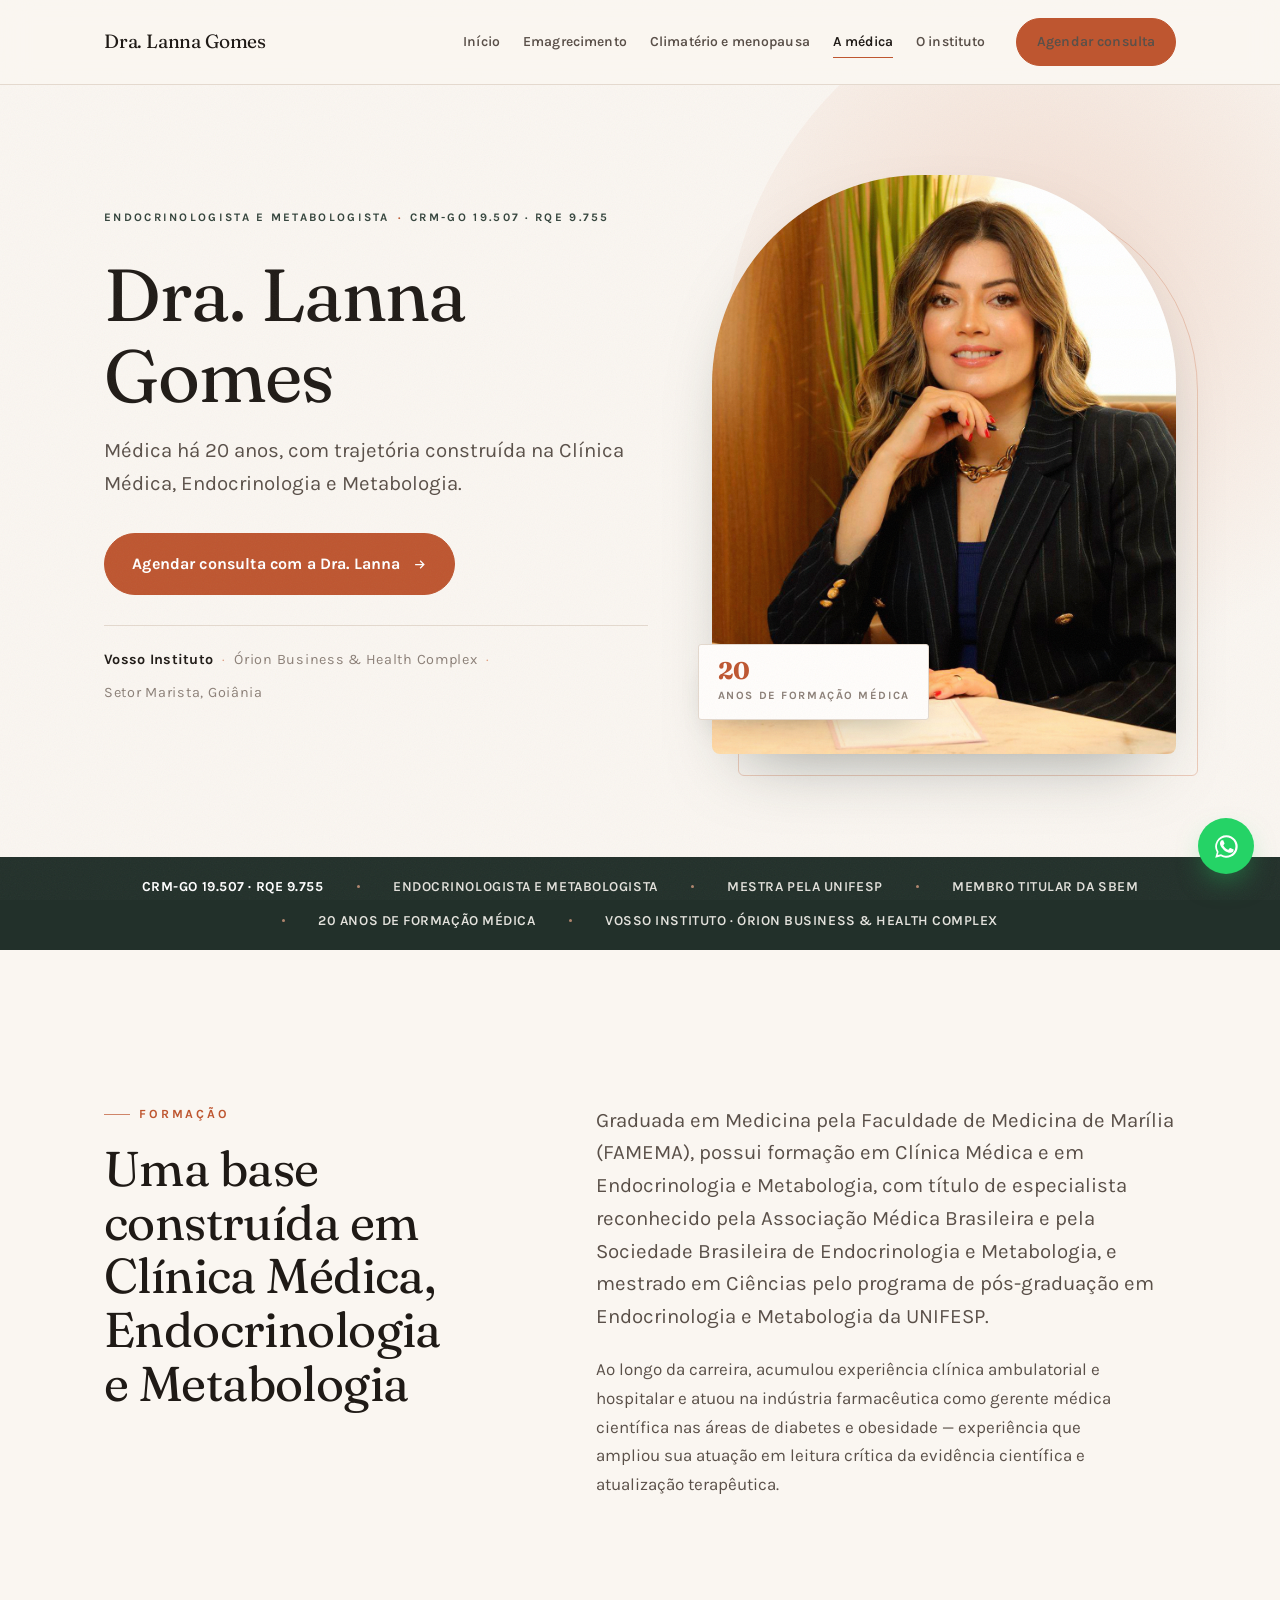
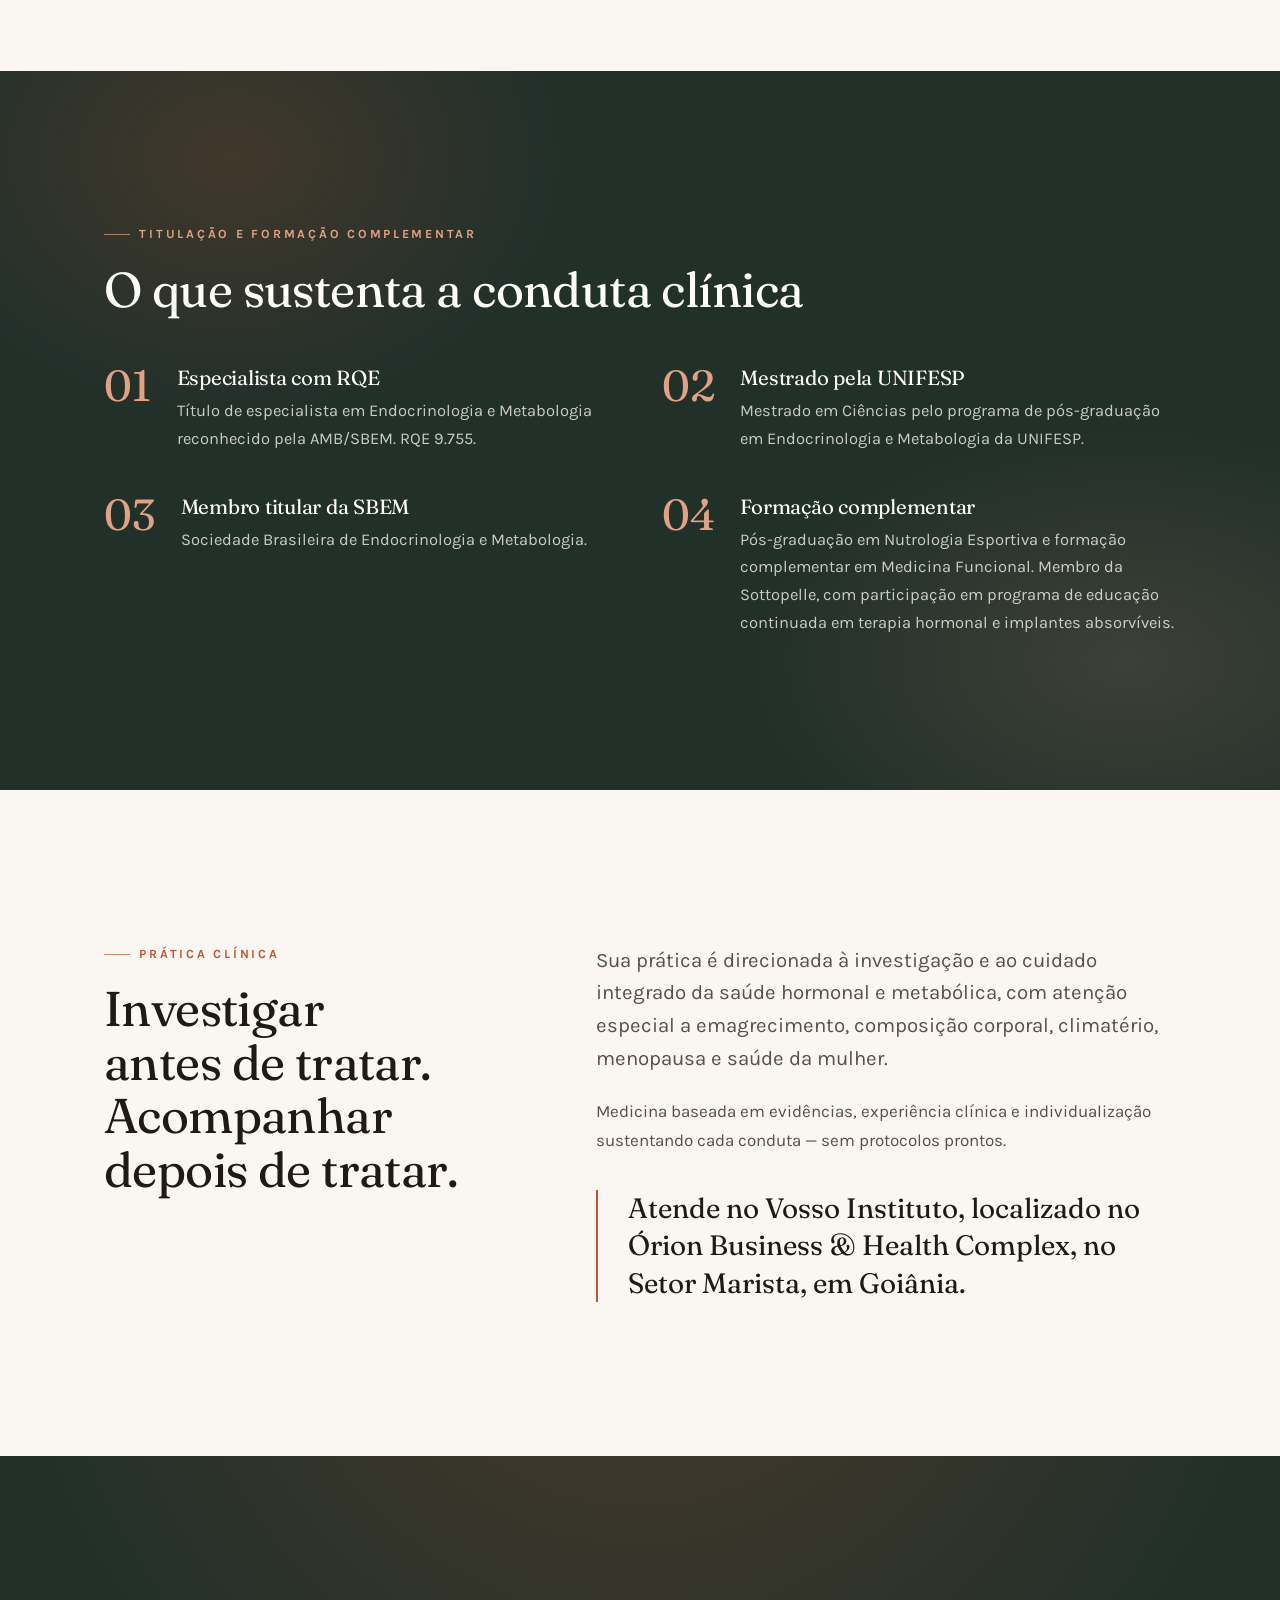
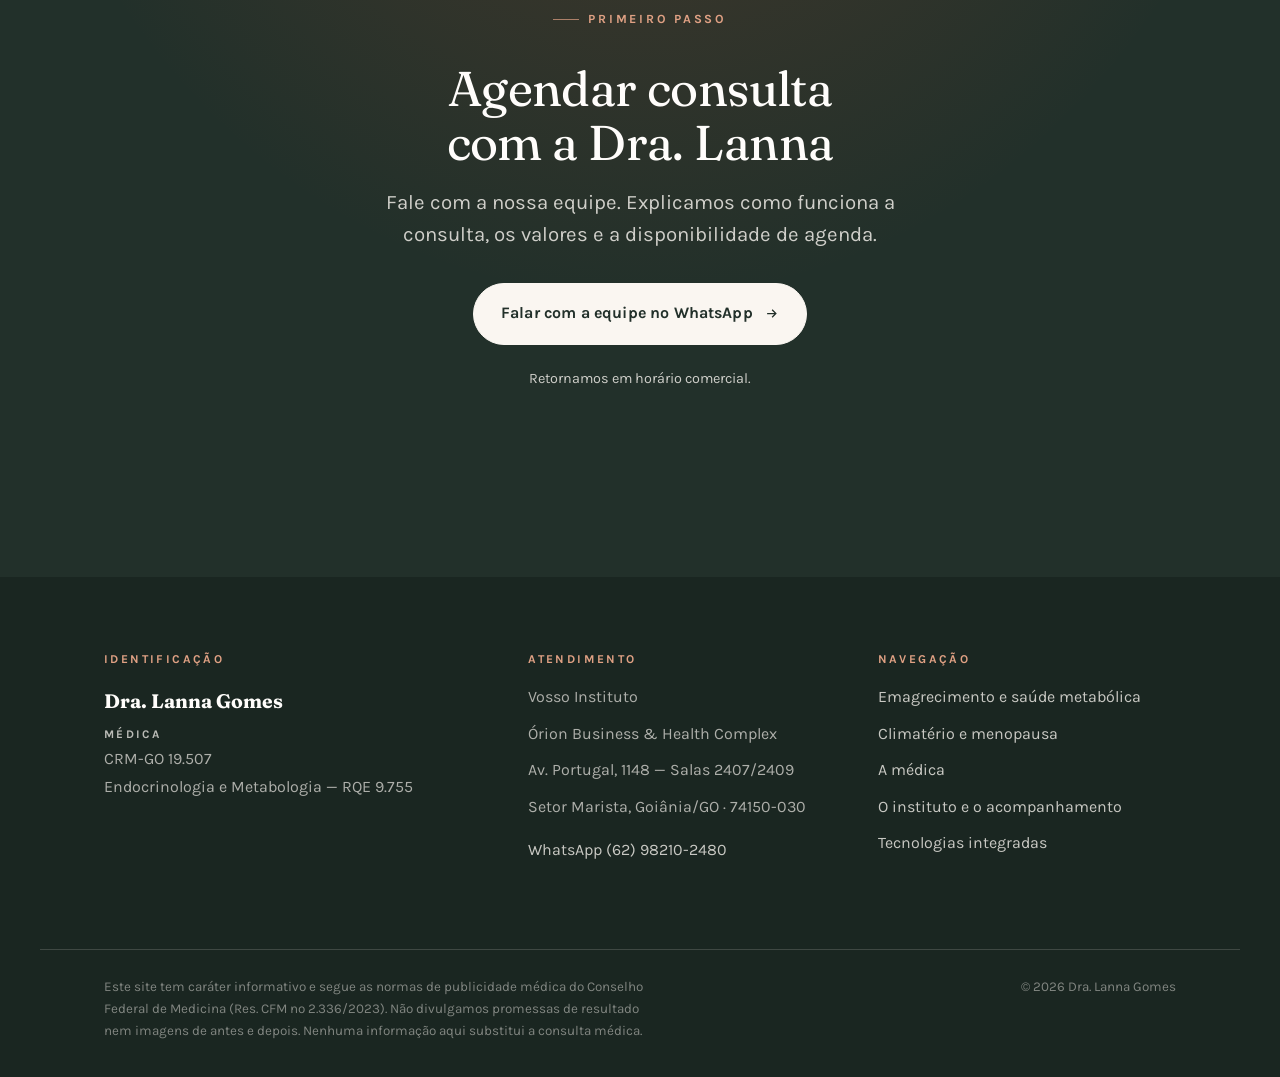
==== a-medica.html @ 76b2d82e "Site Dra. Lanna Gomes — versão 1 para aprovação Seis páginas estáticas a partir da copy V2 aprovada:" ====
<!doctype html>
<html lang="pt-BR">
<head>
<meta charset="utf-8">
<meta name="viewport" content="width=device-width, initial-scale=1">
<title>Dra. Lanna Gomes — Endocrinologista e Metabologista | CRM-GO 19.507</title>
<meta name="description" content="Médica há 20 anos, com trajetória em Clínica Médica, Endocrinologia e Metabologia. Mestra pela UNIFESP e membro titular da SBEM. Atende no Vosso Instituto, em Goiânia.">
<link rel="preconnect" href="https://fonts.googleapis.com">
<link rel="preconnect" href="https://fonts.gstatic.com" crossorigin>
<link href="https://fonts.googleapis.com/css2?family=Fraunces:ital,opsz,wght@0,9..144,300..700;1,9..144,300..600&family=Karla:wght@400;500;600;700&display=swap" rel="stylesheet">
<link rel="stylesheet" href="assets/site.css">
</head>
<body>

<header class="topbar">
  <div class="wrap topbar__in">
    <a class="brand" href="index.html">
      <span class="brand__name">Dra. Lanna Gomes</span>
      <span class="brand__tag">Endocrinologia e Metabologia</span>
    </a>
    <nav class="nav" aria-label="Principal">
      <div class="nav__links">
        <a href="index.html">Início</a>
        <a href="emagrecimento.html">Emagrecimento</a>
        <a href="climaterio-menopausa.html">Climatério e menopausa</a>
        <a href="a-medica.html" aria-current="page">A médica</a>
        <a href="instituto.html">O instituto</a>
      </div>
      <a class="btn btn--nav" href="https://wa.me/5562982102480?text=Ol%C3%A1%21%20Vim%20pelo%20site%20e%20gostaria%20de%20informa%C3%A7%C3%B5es%20sobre%20consulta%20com%20a%20Dra.%20Lanna." target="_blank" rel="noopener">Agendar consulta</a>
      <button class="navtoggle" aria-label="Abrir menu" aria-expanded="false">
        <svg width="24" height="24" viewBox="0 0 24 24" fill="none" stroke="currentColor" stroke-width="1.6"><path d="M3 6h18M3 12h18M3 18h18"/></svg>
      </button>
    </nav>
  </div>
</header>

<section class="hero">
  <div class="wrap hero__in">
    <div class="hero__text">
      <p class="hero__kicker">Endocrinologista e Metabologista <span>·</span> CRM-GO 19.507 · RQE 9.755</p>
      <h1 class="h-xl split">Dra. Lanna Gomes</h1>
      <p class="lede hero__sub reveal">Médica há 20 anos, com trajetória construída na Clínica Médica, Endocrinologia e Metabologia.</p>
      <div class="hero__actions reveal" data-d="1">
        <a class="btn" href="https://wa.me/5562982102480?text=Ol%C3%A1%21%20Vim%20pelo%20site%20e%20gostaria%20de%20informa%C3%A7%C3%B5es%20sobre%20consulta%20com%20a%20Dra.%20Lanna." target="_blank" rel="noopener">Agendar consulta com a Dra. Lanna <svg width="15" height="15" viewBox="0 0 24 24" fill="none" stroke="currentColor" stroke-width="2"><path d="M5 12h14M13 6l6 6-6 6"/></svg></a>
      </div>
      <p class="hero__place reveal" data-d="2"><strong>Vosso Instituto</strong> <span class="dot">·</span> Órion Business &amp; Health Complex <span class="dot">·</span> Setor Marista, Goiânia</p>
    </div>
    <div class="portrait reveal" data-d="1">
      <div class="portrait__frame">
        <img src="assets/img/lanna-portrait.jpg" alt="Dra. Lanna Gomes" width="1080" height="1350" style="object-position:50% 16%">
      </div>
      <div class="portrait__badge">
        <b class="counter" data-count="20">20</b>
        <span>anos de formação médica</span>
      </div>
    </div>
  </div>
</section>

<div class="credbar">
  <div class="wrap">
    <ul>
      <li><strong>CRM-GO 19.507 · RQE 9.755</strong></li>
      <li>Endocrinologista e Metabologista</li>
      <li>Mestra pela UNIFESP</li>
      <li>Membro titular da SBEM</li>
      <li>20 anos de formação médica</li>
      <li>Vosso Instituto · Órion Business &amp; Health Complex</li>
    </ul>
  </div>
</div>

<section class="section">
  <div class="wrap grid-2">
    <div class="reveal">
      <p class="eyebrow">Formação</p>
      <h2 class="h-lg split">Uma base construída em Clínica Médica, Endocrinologia e Metabologia</h2>
    </div>
    <div class="reveal stack-lg" data-d="1">
      <p class="lede">Graduada em Medicina pela Faculdade de Medicina de Marília (FAMEMA), possui formação em Clínica Médica e em Endocrinologia e Metabologia, com título de especialista reconhecido pela Associação Médica Brasileira e pela Sociedade Brasileira de Endocrinologia e Metabologia, e mestrado em Ciências pelo programa de pós-graduação em Endocrinologia e Metabologia da UNIFESP.</p>
      <p>Ao longo da carreira, acumulou experiência clínica ambulatorial e hospitalar e atuou na indústria farmacêutica como gerente médica científica nas áreas de diabetes e obesidade — experiência que ampliou sua atuação em leitura crítica da evidência científica e atualização terapêutica.</p>
    </div>
  </div>
</section>

<section class="section dark spot">
  <div class="wrap">
    <div class="reveal" style="max-width:46rem;margin-bottom:clamp(34px,4vw,56px)">
      <p class="eyebrow">Titulação e formação complementar</p>
      <h2 class="h-lg split">O que sustenta a conduta clínica</h2>
    </div>
    <div class="method">
      <div class="method__item reveal">
        <span class="method__n">01</span>
        <div>
          <h3 class="h-sm">Especialista com RQE</h3>
          <p>Título de especialista em Endocrinologia e Metabologia reconhecido pela AMB/SBEM. RQE 9.755.</p>
        </div>
      </div>
      <div class="method__item reveal" data-d="1">
        <span class="method__n">02</span>
        <div>
          <h3 class="h-sm">Mestrado pela UNIFESP</h3>
          <p>Mestrado em Ciências pelo programa de pós-graduação em Endocrinologia e Metabologia da UNIFESP.</p>
        </div>
      </div>
      <div class="method__item reveal" data-d="2">
        <span class="method__n">03</span>
        <div>
          <h3 class="h-sm">Membro titular da SBEM</h3>
          <p>Sociedade Brasileira de Endocrinologia e Metabologia.</p>
        </div>
      </div>
      <div class="method__item reveal" data-d="3">
        <span class="method__n">04</span>
        <div>
          <h3 class="h-sm">Formação complementar</h3>
          <p>Pós-graduação em Nutrologia Esportiva e formação complementar em Medicina Funcional. Membro da Sottopelle, com participação em programa de educação continuada em terapia hormonal e implantes absorvíveis.</p>
        </div>
      </div>
    </div>
  </div>
</section>

<section class="section">
  <div class="wrap grid-2">
    <div class="reveal">
      <p class="eyebrow">Prática clínica</p>
      <h2 class="h-lg split">Investigar antes de tratar. Acompanhar depois de tratar.</h2>
    </div>
    <div class="reveal stack-lg" data-d="1">
      <p class="lede">Sua prática é direcionada à investigação e ao cuidado integrado da saúde hormonal e metabólica, com atenção especial a emagrecimento, composição corporal, climatério, menopausa e saúde da mulher.</p>
      <p>Medicina baseada em evidências, experiência clínica e individualização sustentando cada conduta — sem protocolos prontos.</p>
      <p class="pullquote">Atende no Vosso Instituto, localizado no Órion Business &amp; Health Complex, no Setor Marista, em Goiânia.</p>
    </div>
  </div>
</section>

<section class="section cta">
  <div class="wrap cta__in reveal">
    <p class="eyebrow eyebrow--center">Primeiro passo</p>
    <h2 class="h-lg split">Agendar consulta com a Dra. Lanna</h2>
    <p class="lede">Fale com a nossa equipe. Explicamos como funciona a consulta, os valores e a disponibilidade de agenda.</p>
    <a class="btn btn--light" href="https://wa.me/5562982102480?text=Ol%C3%A1%21%20Vim%20pelo%20site%20e%20gostaria%20de%20informa%C3%A7%C3%B5es%20sobre%20consulta%20com%20a%20Dra.%20Lanna." target="_blank" rel="noopener">Falar com a equipe no WhatsApp <svg width="15" height="15" viewBox="0 0 24 24" fill="none" stroke="currentColor" stroke-width="2"><path d="M5 12h14M13 6l6 6-6 6"/></svg></a>
    <p class="cta__note">Retornamos em horário comercial.</p>
  </div>
</section>

<footer class="footer">
  <div class="wrap footer__grid">
    <div>
      <h4>Identificação</h4>
      <div class="crm">
        <b>Dra. Lanna Gomes</b>
        <span class="role">Médica</span>
        CRM-GO 19.507<br>
        Endocrinologia e Metabologia — RQE 9.755
      </div>
    </div>
    <div>
      <h4>Atendimento</h4>
      <ul>
        <li>Vosso Instituto</li>
        <li>Órion Business &amp; Health Complex</li>
        <li>Av. Portugal, 1148 — Salas 2407/2409</li>
        <li>Setor Marista, Goiânia/GO · 74150-030</li>
        <li style="margin-top:1rem"><a href="https://wa.me/5562982102480" target="_blank" rel="noopener">WhatsApp (62) 98210-2480</a></li>
      </ul>
    </div>
    <div>
      <h4>Navegação</h4>
      <ul>
        <li><a href="emagrecimento.html">Emagrecimento e saúde metabólica</a></li>
        <li><a href="climaterio-menopausa.html">Climatério e menopausa</a></li>
        <li><a href="a-medica.html">A médica</a></li>
        <li><a href="instituto.html">O instituto e o acompanhamento</a></li>
        <li><a href="tecnologias.html">Tecnologias integradas</a></li>
      </ul>
    </div>
  </div>
  <div class="wrap footer__legal">
    <p>
      Este site tem caráter informativo e segue as normas de publicidade médica do Conselho Federal de Medicina
      (Res. CFM nº 2.336/2023). Não divulgamos promessas de resultado nem imagens de antes e depois.
      Nenhuma informação aqui substitui a consulta médica.
    </p>
    <p>© 2026 Dra. Lanna Gomes</p>
  </div>
</footer>

<a class="wa" href="https://wa.me/5562982102480?text=Ol%C3%A1%21%20Vim%20pelo%20site%20e%20gostaria%20de%20informa%C3%A7%C3%B5es%20sobre%20consulta%20com%20a%20Dra.%20Lanna." target="_blank" rel="noopener" aria-label="Falar no WhatsApp">
  <svg width="27" height="27" viewBox="0 0 24 24" fill="currentColor"><path d="M17.5 14.4c-.3-.2-1.8-.9-2-1-.3-.1-.5-.2-.7.1-.2.3-.7 1-.9 1.2-.2.2-.3.2-.6.1-.3-.2-1.3-.5-2.4-1.5-.9-.8-1.5-1.8-1.6-2.1-.2-.3 0-.5.1-.6l.5-.5c.1-.2.2-.3.3-.5.1-.2 0-.4 0-.5 0-.2-.7-1.6-.9-2.2-.2-.6-.5-.5-.7-.5h-.6c-.2 0-.5.1-.8.4-.3.3-1 1-1 2.5s1.1 2.9 1.2 3.1c.2.2 2.1 3.2 5.1 4.5.7.3 1.3.5 1.7.6.7.2 1.4.2 1.9.1.6-.1 1.8-.7 2-1.5.3-.7.3-1.4.2-1.5-.1-.2-.3-.2-.6-.4M12 2a10 10 0 0 0-8.6 15.1L2 22l5-1.3A10 10 0 1 0 12 2m0 18.2c-1.6 0-3.2-.4-4.5-1.2l-.3-.2-3 .8.8-2.9-.2-.3A8.2 8.2 0 1 1 12 20.2"/></svg>
</a>

<script src="assets/site.js"></script>
</body>
</html>
---- assets/site.css ----
/* ==========================================================================
   Dra. Lanna Gomes — sistema visual
   Direção: editorial médico. Marfim de papel, verde profundo como estrutura,
   terracota da marca como acento. Serifa com caráter + grotesca humanista.
   ========================================================================== */

/* ------------------------------------------------------------ tokens */
:root{
  /* superfícies */
  --ivory:      #FAF6F1;
  --ivory-2:    #F3ECE4;
  --paper:      #FFFDFB;
  --blush:      #F6E7DC;

  /* estrutura */
  --forest:     #22302A;
  --forest-2:   #1A2621;
  --forest-3:   #34443C;

  /* marca */
  --terra:      #BE5630;
  --terra-d:    #9C4322;
  --terra-l:    #E0A184;

  /* texto */
  --ink:        #1F1A16;
  --body:       #5A5049;
  --muted:      #8C8078;
  --line:       #E4D9CE;
  --line-dark:  rgba(250,246,241,.16);

  /* métrica */
  --wrap:       1200px;
  --wrap-text:  720px;
  --gut:        clamp(20px, 5vw, 64px);
  --sec:        clamp(84px, 12vw, 168px);
  --radius:     2px;

  /* tipos */
  --display: "Fraunces", "Iowan Old Style", Georgia, serif;
  --sans:    "Karla", "Segoe UI", Helvetica, Arial, sans-serif;

  --ease: cubic-bezier(.22,.61,.36,1);
}

/* ------------------------------------------------------------- reset */
*,*::before,*::after{ box-sizing:border-box; }
html{ -webkit-text-size-adjust:100%; scroll-behavior:smooth; }
body{
  margin:0;
  background:var(--ivory);
  color:var(--body);
  font-family:var(--sans);
  font-size:clamp(17px,1.08vw,18.5px);
  line-height:1.68;
  font-weight:400;
  -webkit-font-smoothing:antialiased;
  text-rendering:optimizeLegibility;
  overflow-x:clip;
}
img{ max-width:100%; display:block; }
a{ color:inherit; }
h1,h2,h3,h4{
  margin:0; font-family:var(--display); color:var(--ink); font-weight:400;
  line-height:1.1; letter-spacing:-.012em;
  /* nenhuma palavra sozinha na última linha de um título */
  text-wrap:balance;
}
p,li,figcaption{ text-wrap:pretty; }
p{ margin:0 0 1.1em; }
ul{ margin:0; padding:0; list-style:none; }
::selection{ background:var(--terra); color:#fff; }

/* grão de papel sobre tudo */
body::after{
  content:""; position:fixed; inset:0; pointer-events:none; z-index:9;
  opacity:.14;
  background-image:url("data:image/svg+xml,%3Csvg xmlns='http://www.w3.org/2000/svg' width='180' height='180'%3E%3Cfilter id='n'%3E%3CfeTurbulence type='fractalNoise' baseFrequency='.85' numOctaves='3'/%3E%3C/filter%3E%3Crect width='180' height='180' filter='url(%23n)' opacity='.35'/%3E%3C/svg%3E");
}

/* --------------------------------------------------------- utilidades */
.wrap{ width:100%; max-width:var(--wrap); margin-inline:auto; padding-inline:var(--gut); }
.narrow{ max-width:var(--wrap-text); }
.section{ padding-block:var(--sec); }
.section--tight{ padding-block:clamp(52px,7vw,92px); }

.eyebrow{
  font-family:var(--sans); font-size:.78rem; font-weight:700;
  letter-spacing:.22em; text-transform:uppercase; color:var(--terra);
  display:flex; align-items:center; gap:.75em; margin-bottom:1.4em;
}
.eyebrow::before{ content:""; width:26px; height:1px; background:var(--terra); opacity:.7; flex:none; }
.eyebrow--center{ justify-content:center; }

.h-xl{ font-size:clamp(2.6rem,6.4vw,4.6rem); font-variation-settings:"SOFT" 18,"WONK" 1,"opsz" 40; }
.h-lg{ font-size:clamp(2rem,4.2vw,3.05rem); font-variation-settings:"SOFT" 14,"opsz" 32; }
/* títulos longos (landing pages): corpo menor evita palavra sozinha na linha */
.h-xl--long{ font-size:clamp(2.05rem,4.3vw,3.35rem); line-height:1.14; }
.h-md{ font-size:clamp(1.45rem,2.5vw,1.95rem); font-variation-settings:"SOFT" 10,"opsz" 24; }
.h-sm{ font-size:clamp(1.12rem,1.6vw,1.3rem); font-variation-settings:"opsz" 18; }

.lede{ font-size:clamp(1.13rem,1.6vw,1.34rem); line-height:1.6; color:var(--body); }
.muted{ color:var(--muted); }
.serif-quote{ font-family:var(--display); font-style:italic; font-variation-settings:"SOFT" 20,"opsz" 20; }

.rule{ height:1px; background:var(--line); border:0; margin:0; }

/* ------------------------------------------------------------- botões */
.btn{
  --bg:var(--terra); --fg:#fff;
  display:inline-flex; align-items:center; gap:.7em;
  background:var(--bg); color:var(--fg);
  font-family:var(--sans); font-size:1rem; font-weight:700; letter-spacing:.01em;
  padding:1.02em 1.7em; border:1px solid var(--bg); border-radius:100px;
  text-decoration:none; cursor:pointer; position:relative; overflow:hidden;
  transition:transform .35s var(--ease), background .35s var(--ease), border-color .35s var(--ease), color .35s var(--ease);
}
.btn svg{ flex:none; transition:transform .35s var(--ease); }
.btn:hover{ background:var(--terra-d); border-color:var(--terra-d); transform:translateY(-2px); }
.btn:hover svg{ transform:translateX(3px); }
.btn--ghost{ --bg:transparent; --fg:var(--ink); border-color:var(--line); }
.btn--ghost:hover{ background:var(--ink); border-color:var(--ink); color:var(--ivory); }
.btn--light{ --bg:var(--ivory); --fg:var(--forest); }
.btn--light:hover{ background:#fff; border-color:#fff; color:var(--forest); }

.link-arrow{
  display:inline-flex; align-items:center; gap:.5em;
  font-weight:700; font-size:.95rem; letter-spacing:.02em;
  color:var(--terra); text-decoration:none; padding-bottom:.25em;
  border-bottom:1px solid transparent; transition:border-color .3s var(--ease), gap .3s var(--ease);
}
.link-arrow:hover{ border-color:var(--terra); gap:.85em; }

/* --------------------------------------------------------------- topo */
.topbar{
  position:sticky; top:0; z-index:60;
  background:rgba(250,246,241,.88); backdrop-filter:blur(14px);
  border-bottom:1px solid var(--line);
  transition:box-shadow .4s var(--ease);
}
.topbar.is-stuck{ box-shadow:0 1px 24px rgba(34,48,42,.07); }
.topbar__in{ display:flex; align-items:center; justify-content:space-between; gap:1.5rem; height:clamp(66px,7vw,84px); }
.brand{ display:flex; align-items:baseline; gap:.6rem; text-decoration:none; line-height:1; }
.brand__name{ font-family:var(--display); font-size:clamp(1.06rem,1.5vw,1.24rem); color:var(--ink); font-variation-settings:"SOFT" 14,"opsz" 20; letter-spacing:-.01em; white-space:nowrap; }
.brand__tag{ font-size:.6rem; letter-spacing:.2em; text-transform:uppercase; color:var(--muted); font-weight:700; white-space:nowrap; }
@media (max-width:1300px){ .brand__tag{ display:none; } }
.nav{ display:flex; align-items:center; gap:clamp(1.1rem,2.4vw,2.1rem); }
.nav__links{ display:flex; align-items:center; gap:clamp(.9rem,1.8vw,1.7rem); }
.nav a{
  font-size:.87rem; font-weight:600; letter-spacing:.01em; color:var(--body);
  text-decoration:none; padding:.3em 0; position:relative; white-space:nowrap;
}
.nav a::after{
  content:""; position:absolute; left:0; right:100%; bottom:0; height:1px;
  background:var(--terra); transition:right .38s var(--ease);
}
.nav a:hover::after, .nav a[aria-current="page"]::after{ right:0; }
.nav a[aria-current="page"]{ color:var(--ink); }
.topbar .btn{ padding:.8em 1.4em; font-size:.88rem; }
.navtoggle{ display:none; background:none; border:0; padding:.4rem; cursor:pointer; color:var(--ink); }

@media (max-width:900px){
  .nav__links{
    position:fixed; inset:auto 0 0 0; top:var(--topbar-h,74px);
    background:var(--ivory); border-top:1px solid var(--line);
    flex-direction:column; align-items:flex-start; gap:0;
    padding:.5rem var(--gut) 2rem;
    transform:translateY(-8px); opacity:0; pointer-events:none;
    transition:opacity .3s var(--ease), transform .3s var(--ease);
    display:flex; height:auto;
  }
  .nav__links.is-open{ opacity:1; transform:none; pointer-events:auto; }
  .nav__links a{ width:100%; padding:1.05rem 0; border-bottom:1px solid var(--line); font-size:1rem; }
  .navtoggle{ display:block; }
  .topbar .btn--nav{ display:none; }
}

/* --------------------------------------------------------------- hero */
.hero{ position:relative; padding-block:clamp(48px,7vw,96px) clamp(56px,8vw,110px); overflow:hidden; }
.hero::before{
  content:""; position:absolute; z-index:0; top:-14%; right:-16%;
  width:min(760px,72vw); aspect-ratio:1; border-radius:50%;
  background:radial-gradient(circle at 40% 40%, rgba(224,161,132,.30), rgba(224,161,132,0) 62%);
  pointer-events:none;
}
.hero__in{ position:relative; z-index:1; display:grid; grid-template-columns:1.08fr .92fr; gap:clamp(32px,5vw,76px); align-items:center; }
.hero__kicker{
  font-size:.72rem; font-weight:700; letter-spacing:.2em; text-transform:uppercase;
  color:var(--forest-3); margin-bottom:1.7rem; display:flex; align-items:center; gap:.7em; flex-wrap:wrap;
}
.hero__kicker span{ color:var(--terra); }
.hero h1{ margin-bottom:1.1rem; }
.hero__sub{ max-width:37em; margin-bottom:2.1rem; }
.hero__actions{ display:flex; align-items:center; gap:1.3rem; flex-wrap:wrap; margin-bottom:1.9rem; }
.hero__place{
  display:flex; align-items:center; gap:.6em; flex-wrap:wrap;
  font-size:.9rem; letter-spacing:.05em; color:var(--muted);
  padding-top:1.35rem; border-top:1px solid var(--line);
}
.hero__place strong{ color:var(--ink); font-weight:700; letter-spacing:.02em; }
.hero__place .dot{ color:var(--terra-l); }

/* retrato em arco */
.portrait{ position:relative; }
.portrait__frame{
  position:relative; border-radius:210px 210px 8px 8px; overflow:hidden;
  aspect-ratio:4/5; background:var(--ivory-2);
  box-shadow:0 30px 70px -34px rgba(34,48,42,.5);
}
.portrait__frame img{ width:100%; height:100%; object-fit:cover; object-position:50% 22%; }
.portrait::after{
  content:""; position:absolute; inset:26px -22px -22px 26px;
  border:1px solid var(--terra-l); opacity:.5;
  border-radius:190px 190px 6px 6px; z-index:-1; pointer-events:none;
}
.portrait__badge{
  position:absolute; left:-14px; bottom:34px; z-index:2;
  background:var(--paper); border:1px solid var(--line);
  padding:.85rem 1.15rem; border-radius:3px;
  box-shadow:0 16px 34px -20px rgba(34,48,42,.4);
}
.portrait__badge b{ display:block; font-family:var(--display); font-size:1.5rem; color:var(--terra); line-height:1; font-variation-settings:"SOFT" 20; }
.portrait__badge span{ display:block; font-size:.7rem; letter-spacing:.14em; text-transform:uppercase; color:var(--muted); font-weight:700; margin-top:.35em; }

/* variante retangular, para retratos secundários */
.portrait--plain .portrait__frame{ border-radius:4px; }
.portrait--plain::after{ border-radius:4px; inset:26px -22px -22px 26px; }

@media (max-width:880px){
  .hero__in{ grid-template-columns:1fr; gap:40px; }
  .portrait{ max-width:420px; margin-inline:auto; width:100%; }
  .portrait__frame{ border-radius:170px 170px 8px 8px; }
}

/* --------------------------------------------------- faixa credencial */
.credbar{ background:var(--forest); color:rgba(250,246,241,.9); }
.credbar ul{
  display:flex; flex-wrap:wrap; align-items:center; justify-content:center;
  gap:.65rem clamp(1rem,2.6vw,2.2rem);
  padding-block:1.15rem;
  font-size:.86rem; letter-spacing:.04em; text-transform:uppercase; font-weight:600;
}
.credbar li{ display:flex; align-items:center; gap:clamp(1rem,2.6vw,2.2rem); }
.credbar li+li::before{ content:""; width:3px; height:3px; border-radius:50%; background:var(--terra-l); opacity:.75; }
.credbar strong{ color:#fff; font-weight:700; }

/* ------------------------------------------------------------- blocos */
.grid-2{ display:grid; grid-template-columns:.85fr 1.15fr; gap:clamp(28px,5vw,84px); align-items:start; }
.grid-2--even{
  display:grid; grid-template-columns:1fr 1fr;
  gap:clamp(28px,5vw,84px); align-items:center;
}
@media (max-width:860px){ .grid-2,.grid-2--even{ grid-template-columns:1fr; gap:28px; } }

.stack-lg > * + *{ margin-top:1.15em; }

.pullquote{
  font-family:var(--display); font-size:clamp(1.3rem,2.3vw,1.75rem); line-height:1.34;
  color:var(--ink); font-variation-settings:"SOFT" 18,"WONK" 1,"opsz" 28;
  border-left:2px solid var(--terra); padding-left:clamp(18px,2.4vw,30px); margin:2.2rem 0 0;
}

/* cards das três frentes */
.cards{ display:grid; grid-template-columns:repeat(3,1fr); gap:clamp(14px,1.7vw,22px); }
@media (max-width:900px){ .cards{ grid-template-columns:1fr; } }
.card{
  background:var(--paper); border:1px solid var(--line); border-radius:3px;
  padding:clamp(30px,3.2vw,44px); display:flex; flex-direction:column; gap:.85rem;
  position:relative; overflow:hidden;
  transition:transform .45s var(--ease), box-shadow .45s var(--ease), border-color .45s var(--ease);
}
.card::before{
  content:""; position:absolute; inset:0 0 auto 0; height:2px; background:var(--terra);
  transform:scaleX(0); transform-origin:left; transition:transform .5s var(--ease);
}
.card:hover{ transform:translateY(-4px); box-shadow:0 26px 50px -34px rgba(34,48,42,.42); border-color:var(--line); }
.card:hover::before{ transform:scaleX(1); }
.card__num{ font-family:var(--display); font-size:.82rem; letter-spacing:.2em; color:var(--terra); font-weight:700; }
.card p{ margin:0; font-size:1.05rem; }
.card .link-arrow{ margin-top:auto; padding-top:.9rem; }

/* método — numerais grandes */
.method{ display:grid; grid-template-columns:repeat(2,1fr); gap:clamp(26px,3.4vw,52px); }
@media (max-width:760px){ .method{ grid-template-columns:1fr; } }
.method__item{ display:grid; grid-template-columns:auto 1fr; gap:clamp(16px,2vw,26px); align-items:start; }
.method__n{
  font-family:var(--display); font-size:clamp(2.1rem,3.4vw,2.9rem); line-height:.86;
  color:var(--terra-l); font-variation-settings:"SOFT" 20,"WONK" 1;
}
.method__item h3{ margin-bottom:.45rem; }
.method__item p{ margin:0; font-size:1.03rem; }

/* passos numerados */
.steps{ counter-reset:s; display:grid; gap:0; border-top:1px solid var(--line); }
.step{
  counter-increment:s; display:grid; grid-template-columns:auto 1fr; gap:clamp(18px,2.6vw,40px);
  padding-block:clamp(22px,2.8vw,34px); border-bottom:1px solid var(--line); align-items:baseline;
}
.step::before{
  content:"0" counter(s); font-family:var(--display); font-size:1rem; letter-spacing:.06em;
  color:var(--terra); padding-top:.15em;
}
.step h3{ margin-bottom:.35rem; }
.step p{ margin:0; font-size:1.04rem; max-width:52em; }

/* lista de checagem */
.checks{ display:grid; gap:1rem; }
/* traço posicionado, não célula de grid: mantém <strong> e texto no mesmo fluxo */
.checks li{ position:relative; padding-left:34px; font-size:1.07rem; }
.checks li::before{
  content:""; position:absolute; left:0; top:.72em;
  width:16px; height:1px; background:var(--terra);
}
.checks strong{ color:var(--ink); font-weight:700; }
/* duas colunas sem fragmentar os itens (CSS columns quebraria o grid) */
.checks--2{ grid-template-columns:repeat(2,minmax(0,1fr)); gap:1.2rem clamp(26px,4vw,60px); }
@media (max-width:760px){ .checks--2{ grid-template-columns:1fr; } }

/* painel destacado */
.panel{
  background:var(--blush); border-radius:4px;
  padding:clamp(30px,4.4vw,62px);
}
.panel--paper{ background:var(--paper); border:1px solid var(--line); }

/* seção escura */
.dark{ background:var(--forest); color:rgba(250,246,241,.82); }
.dark h1,.dark h2,.dark h3{ color:var(--paper); }
.dark p,.dark .lede,.dark li{ color:rgba(250,246,241,.78); }
.dark .pullquote{ color:var(--paper); border-left-color:var(--terra-l); }
.dark .eyebrow{ color:var(--terra-l); }
.dark .eyebrow::before{ background:var(--terra-l); }
.dark .rule{ background:var(--line-dark); }
.dark .checks li::before{ background:var(--terra-l); }
.dark .checks strong{ color:var(--paper); }
.dark .muted{ color:rgba(250,246,241,.55); }

/* depoimentos */
.quotes{ display:grid; grid-template-columns:repeat(3,1fr); gap:clamp(16px,2vw,26px); }
@media (max-width:900px){ .quotes{ grid-template-columns:1fr; } }
.quote{
  background:var(--paper); border:1px solid var(--line); border-radius:3px;
  padding:clamp(28px,3vw,40px); display:flex; flex-direction:column; gap:1.1rem;
}
.quote__mark{ font-family:var(--display); font-size:2.4rem; line-height:.5; color:var(--terra-l); }
.quote p{ margin:0; font-size:1.04rem; color:var(--body); }
.quote__by{ margin-top:auto; padding-top:.9rem; border-top:1px solid var(--line); }
.quote__by b{ display:block; font-size:.98rem; color:var(--ink); }
.quote__by span{ font-size:.74rem; letter-spacing:.12em; text-transform:uppercase; color:var(--muted); font-weight:700; }

/* FAQ */
.faq{ border-top:1px solid var(--line); }
.faq details{ border-bottom:1px solid var(--line); }
.faq summary{
  list-style:none; cursor:pointer; padding-block:clamp(19px,2.2vw,26px);
  display:grid; grid-template-columns:1fr auto; gap:1.5rem; align-items:center;
  font-family:var(--display); font-size:clamp(1.06rem,1.5vw,1.22rem); color:var(--ink);
  font-variation-settings:"opsz" 18; transition:color .3s var(--ease);
}
.faq summary::-webkit-details-marker{ display:none; }
.faq summary:hover{ color:var(--terra); }
.faq summary::after{
  content:""; width:11px; height:11px; flex:none;
  border-right:1.5px solid var(--terra); border-bottom:1.5px solid var(--terra);
  transform:rotate(45deg) translateY(-3px); transition:transform .35s var(--ease);
}
.faq details[open] summary::after{ transform:rotate(-135deg) translateY(-3px); }
.faq__a{ padding-bottom:clamp(20px,2.4vw,30px); max-width:60em; }
.faq__a p{ margin:0; }

/* CTA final */
.cta{ background:var(--forest); color:rgba(250,246,241,.84); text-align:center; position:relative; overflow:hidden; }
.cta::before{
  content:""; position:absolute; inset:-40% -10% auto -10%; height:120%;
  background:radial-gradient(ellipse at 50% 0%, rgba(190,86,48,.28), transparent 60%);
}
.cta__in{ position:relative; z-index:1; max-width:640px; margin-inline:auto; }
.cta h2{ color:var(--paper); margin-bottom:1rem; }
.cta p{ margin-bottom:2rem; }
.cta__note{ font-size:.9rem; color:rgba(250,246,241,.5); margin:1.4rem 0 0; }

/* ------------------------------------------------------------- rodapé */
.footer{ background:var(--forest-2); color:rgba(250,246,241,.66); font-size:1rem; }
.footer a{ color:rgba(250,246,241,.78); text-decoration:none; transition:color .3s var(--ease); }
.footer a:hover{ color:var(--terra-l); }
.footer__grid{
  display:grid; grid-template-columns:1.25fr 1fr 1fr; gap:clamp(28px,4vw,56px);
  padding-block:clamp(48px,6vw,76px);
}
@media (max-width:820px){ .footer__grid{ grid-template-columns:1fr; gap:34px; } }
.footer h4{
  font-family:var(--sans); font-size:.75rem; letter-spacing:.2em; text-transform:uppercase;
  color:var(--terra-l); font-weight:700; margin-bottom:1.15rem;
}
.footer ul li{ margin-bottom:.6rem; }
/* identificação CFM */
.crm{ line-height:1.75; }
.crm b{ display:block; font-family:var(--display); font-size:1.22rem; color:var(--paper); font-variation-settings:"SOFT" 14; margin-bottom:.35rem; }
.crm .role{ display:block; font-size:.73rem; letter-spacing:.2em; text-transform:uppercase; font-weight:700; color:rgba(250,246,241,.72); }
.footer__legal{
  border-top:1px solid var(--line-dark); padding-block:1.6rem 2.2rem;
  display:flex; justify-content:space-between; gap:1.4rem; flex-wrap:wrap;
  font-size:.84rem; color:rgba(250,246,241,.46); line-height:1.65;
}
.footer__legal p{ margin:0; max-width:70ch; }

/* WhatsApp flutuante */
.wa{
  position:fixed; right:clamp(14px,2.2vw,26px); bottom:clamp(14px,2.2vw,26px); z-index:70;
  width:56px; height:56px; border-radius:50%; display:grid; place-items:center;
  background:#25D366; color:#fff; text-decoration:none;
  box-shadow:0 12px 30px -10px rgba(37,211,102,.6);
  transition:transform .35s var(--ease);
}
.wa:hover{ transform:scale(1.07); }

/* ------------------------------------------------------- reveal/motion */
/* o reveal só existe quando o JS assume a página; sem JS, tudo aparece */
.js .reveal{ opacity:0; transform:translateY(18px); transition:opacity .85s var(--ease), transform .85s var(--ease); }
.js .reveal.is-in{ opacity:1; transform:none; }
.reveal[data-d="1"]{ transition-delay:.09s; }
.reveal[data-d="2"]{ transition-delay:.18s; }
.reveal[data-d="3"]{ transition-delay:.27s; }
.reveal[data-d="4"]{ transition-delay:.36s; }

@media (prefers-reduced-motion:reduce){
  *,*::before,*::after{ animation:none !important; transition:none !important; }
  .reveal{ opacity:1; transform:none; }
  html{ scroll-behavior:auto; }
}

/* ==========================================================================
   CAMADA DE INTERAÇÃO
   Movimento com propósito: guia o olho, marca hierarquia e dá vida sem
   transformar um site médico em vitrine. Tudo desligado em reduced-motion.
   ========================================================================== */

/* --- contraste correto no bloco de CTA escuro ------------------------- */
.cta p,.cta .lede{ color:rgba(250,246,241,.8); }
.cta .eyebrow{ color:var(--terra-l); }
.cta .eyebrow::before{ background:var(--terra-l); }

/* --- barra de progresso de leitura ------------------------------------ */
.progress{
  position:absolute; left:0; right:0; bottom:-1px; height:2px;
  background:linear-gradient(90deg,var(--terra),var(--terra-l));
  transform:scaleX(var(--p,0)); transform-origin:left;
  transition:transform .12s linear;
}

/* --- título revelado palavra a palavra -------------------------------- */
.js .split .w{
  display:inline-block;
  opacity:0; transform:translateY(.42em);
  transition:opacity .62s var(--ease), transform .62s var(--ease);
  transition-delay:calc(var(--i,0) * 42ms);
}
.js .split.is-in .w{ opacity:1; transform:none; }

/* --- números que contam e acendem ------------------------------------- */
.counter{ font-variant-numeric:tabular-nums; }
.portrait__badge{
  transition:transform .5s var(--ease), box-shadow .5s var(--ease);
}
.portrait__badge b{ position:relative; }
.js .portrait__badge.is-lit b{
  animation:glow 1.5s var(--ease) .15s both;
}
@keyframes glow{
  0%   { text-shadow:0 0 0 rgba(190,86,48,0); }
  35%  { text-shadow:0 0 22px rgba(190,86,48,.55); }
  100% { text-shadow:0 0 0 rgba(190,86,48,0); }
}

/* --- aurora lenta nas seções escuras ---------------------------------- */
.dark, .cta{ position:relative; isolation:isolate; }
.dark::after{
  content:""; position:absolute; inset:0; z-index:-1; pointer-events:none;
  background:
    radial-gradient(38% 52% at 18% 12%, rgba(190,86,48,.20), transparent 68%),
    radial-gradient(42% 46% at 88% 82%, rgba(224,161,132,.14), transparent 70%);
  animation:drift 26s ease-in-out infinite alternate;
}
@keyframes drift{
  from{ transform:translate3d(0,0,0) scale(1); }
  to  { transform:translate3d(-3%,2%,0) scale(1.08); }
}

/* --- holofote que segue o cursor -------------------------------------- */
.spot{ position:relative; }
.spot::before{
  content:""; position:absolute; inset:0; z-index:0; pointer-events:none;
  background:radial-gradient(340px circle at var(--mx,50%) var(--my,50%), rgba(224,161,132,.13), transparent 62%);
  opacity:0; transition:opacity .5s var(--ease);
}
.spot:hover::before{ opacity:1; }
.spot > *{ position:relative; z-index:1; }

/* --- cards: borda que se desenha + elevação --------------------------- */
.card{ transition:transform .45s var(--ease), box-shadow .45s var(--ease), border-color .45s var(--ease), background .45s var(--ease); }
.card::after{
  content:""; position:absolute; inset:0; pointer-events:none; border-radius:inherit;
  box-shadow:inset 0 0 0 1px transparent; transition:box-shadow .45s var(--ease);
}
.card:hover::after{ box-shadow:inset 0 0 0 1px rgba(190,86,48,.22); }
.card:hover .card__num{ color:var(--terra-d); }
.card__num{ transition:color .4s var(--ease), letter-spacing .4s var(--ease); }
.card:hover .card__num{ letter-spacing:.26em; }

/* --- método: numeral que preenche no hover ---------------------------- */
.method__item{ transition:transform .45s var(--ease); }
.method__n{ transition:color .45s var(--ease), transform .45s var(--ease); display:inline-block; }
.method__item:hover .method__n{ color:var(--terra); transform:translateY(-3px); }

/* --- listas que acendem item a item ----------------------------------- */
.js .checks li{
  opacity:0; transform:translateX(-8px);
  transition:opacity .5s var(--ease), transform .5s var(--ease);
  transition-delay:calc(var(--i,0) * 70ms);
}
.js .checks.is-in li{ opacity:1; transform:none; }
.checks li::before{ transition:width .4s var(--ease), background .4s var(--ease); }
.checks li:hover::before{ width:30px; }

/* --- passos: régua que se ilumina -------------------------------------- */
.step{ position:relative; transition:background .4s var(--ease); }
.step::after{
  content:""; position:absolute; left:0; bottom:-1px; width:0; height:1px;
  background:var(--terra); transition:width .6s var(--ease);
}
.step:hover::after{ width:100%; }
.step:hover::before{ color:var(--terra-d); }

/* --- faixa de credenciais: entrada escalonada -------------------------- */
.js .credbar li{
  opacity:0; transform:translateY(6px);
  transition:opacity .55s var(--ease), transform .55s var(--ease);
  transition-delay:calc(var(--i,0) * 80ms);
}
.js .credbar.is-in li{ opacity:1; transform:none; }

/* --- respiro extra em telas grandes ------------------------------------ */
@media (min-width:1100px){
  .section > .wrap > .cards{ margin-top:.5rem; }
}

/* --- ajustes finos de mobile ------------------------------------------- */
@media (max-width:640px){
  :root{ --sec:clamp(64px,15vw,96px); }
  .h-xl{ font-size:clamp(2.35rem,9.2vw,3.1rem); line-height:1.06; }
  .h-lg{ font-size:clamp(1.85rem,7.4vw,2.4rem); }
  .lede{ font-size:1.18rem; }
  .hero{ padding-block:34px 52px; }
  .hero__actions{ gap:1rem; }
  .hero__actions .btn{ width:100%; justify-content:center; }
  .hero__place{ font-size:.86rem; line-height:1.7; }
  .credbar ul{ justify-content:flex-start; font-size:.84rem; letter-spacing:.02em; gap:.55rem 1rem; padding-block:1.3rem; }
  .method__item{ grid-template-columns:1fr; gap:.5rem; }
  .method__n{ font-size:1.6rem; }
  .step{ grid-template-columns:1fr; gap:.35rem; }
  .step::before{ font-size:.95rem; }
  .panel{ padding:26px 22px; }
  .pullquote{ font-size:1.18rem; margin-top:1.6rem; }
  .faq summary{ gap:1rem; }
  .wa{ width:52px; height:52px; }
  .footer__legal{ flex-direction:column; gap:.8rem; }
}
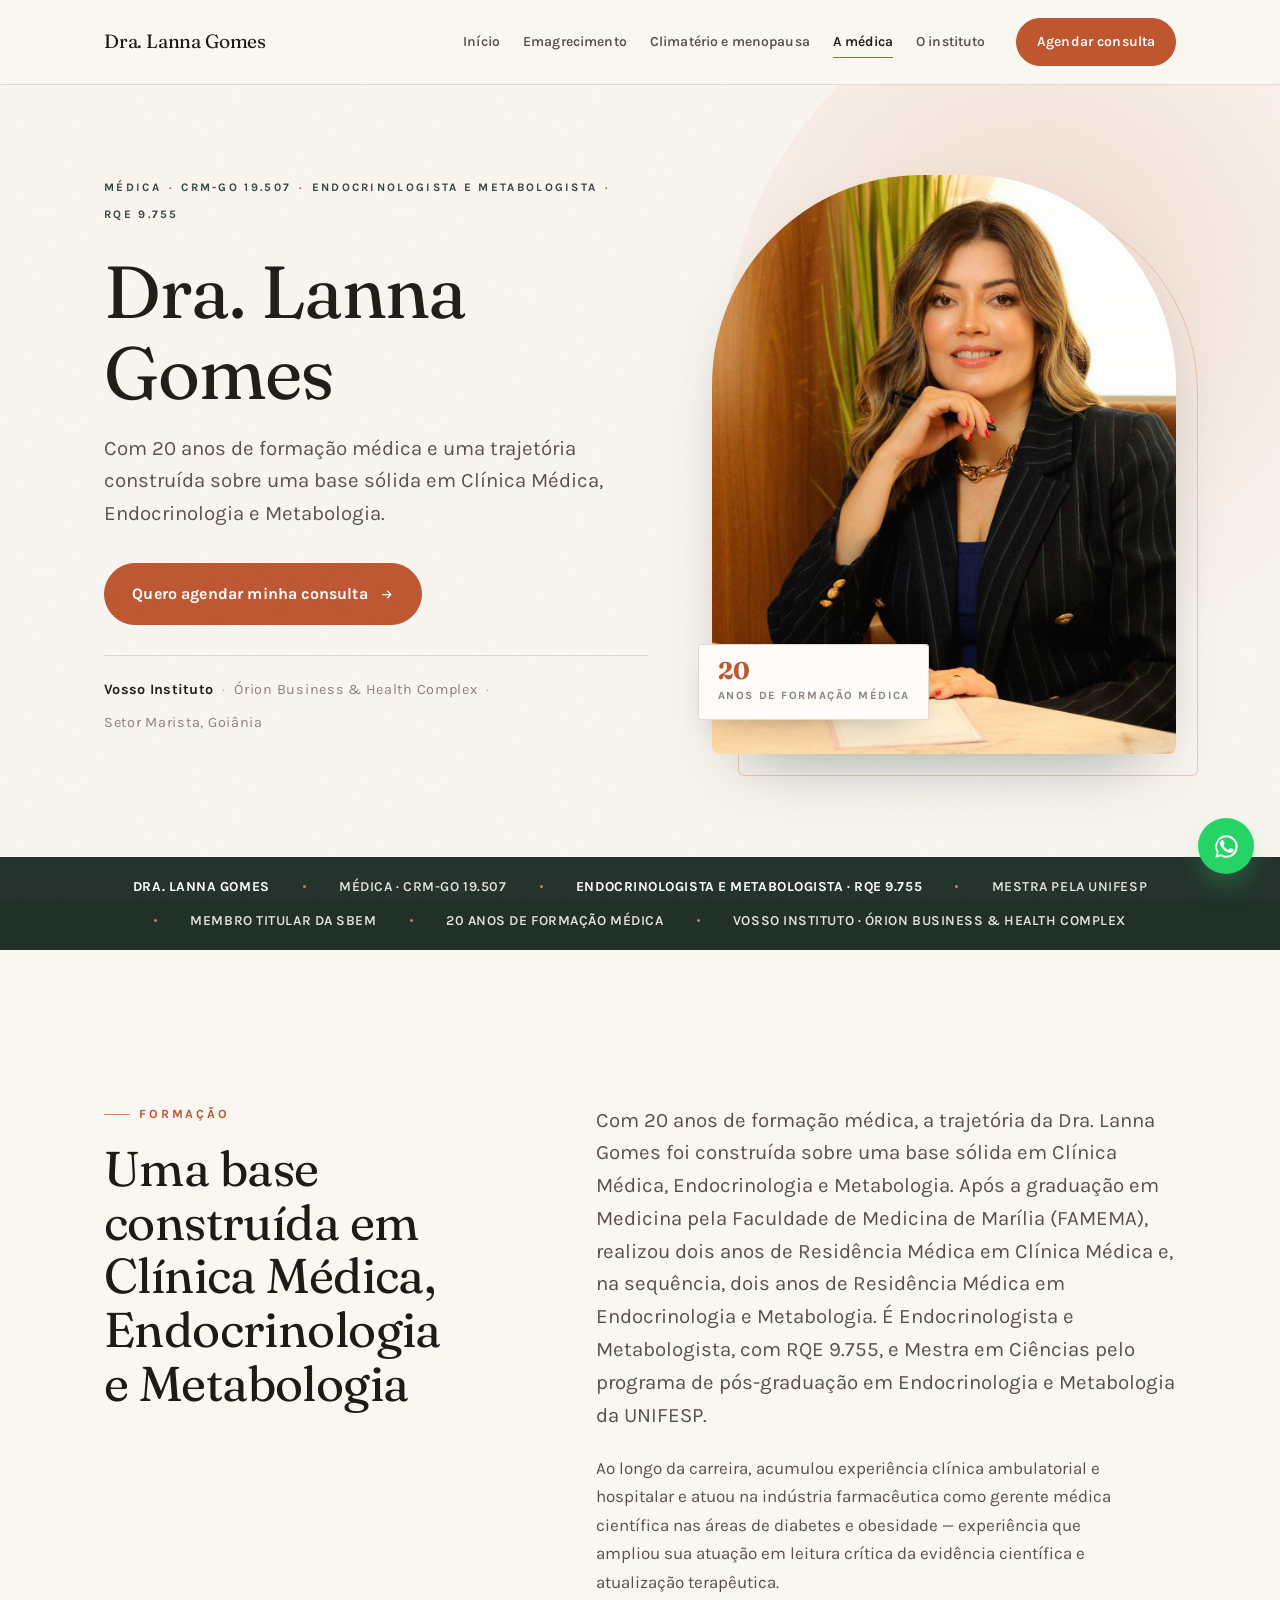
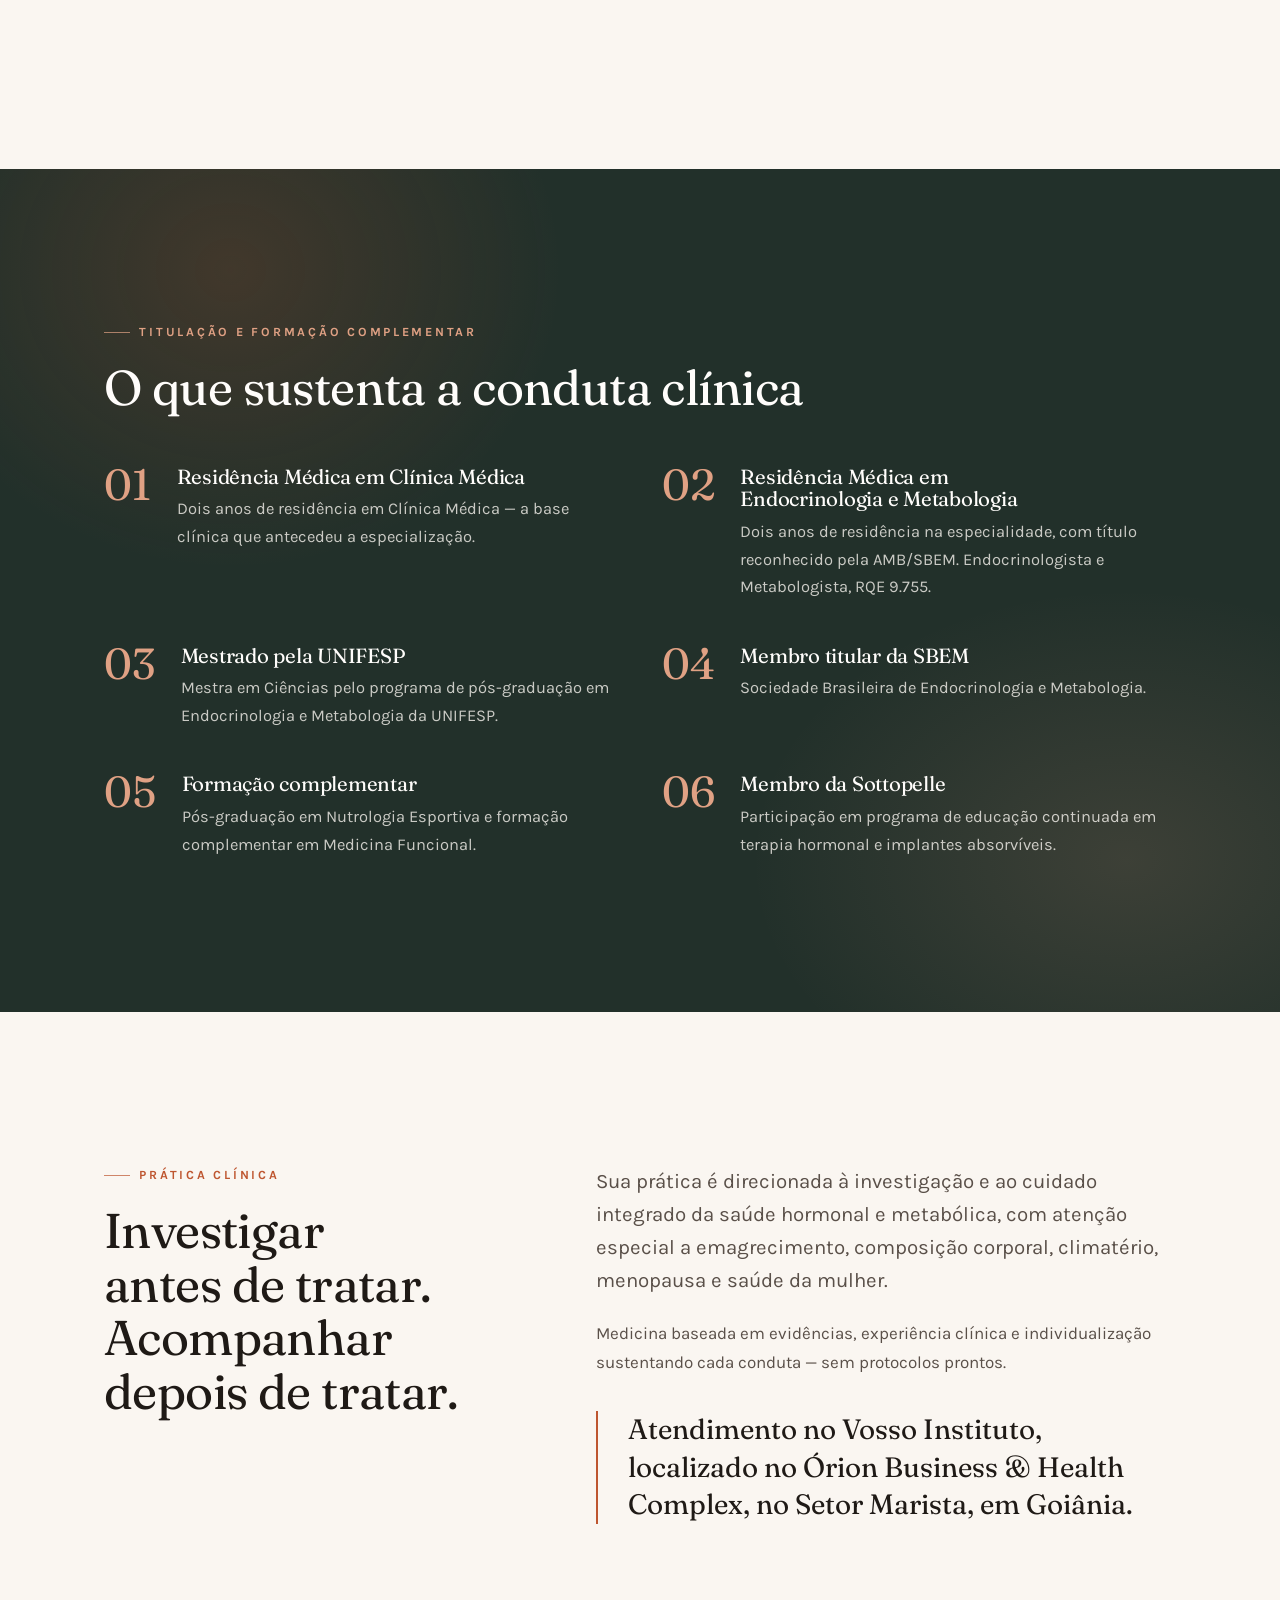
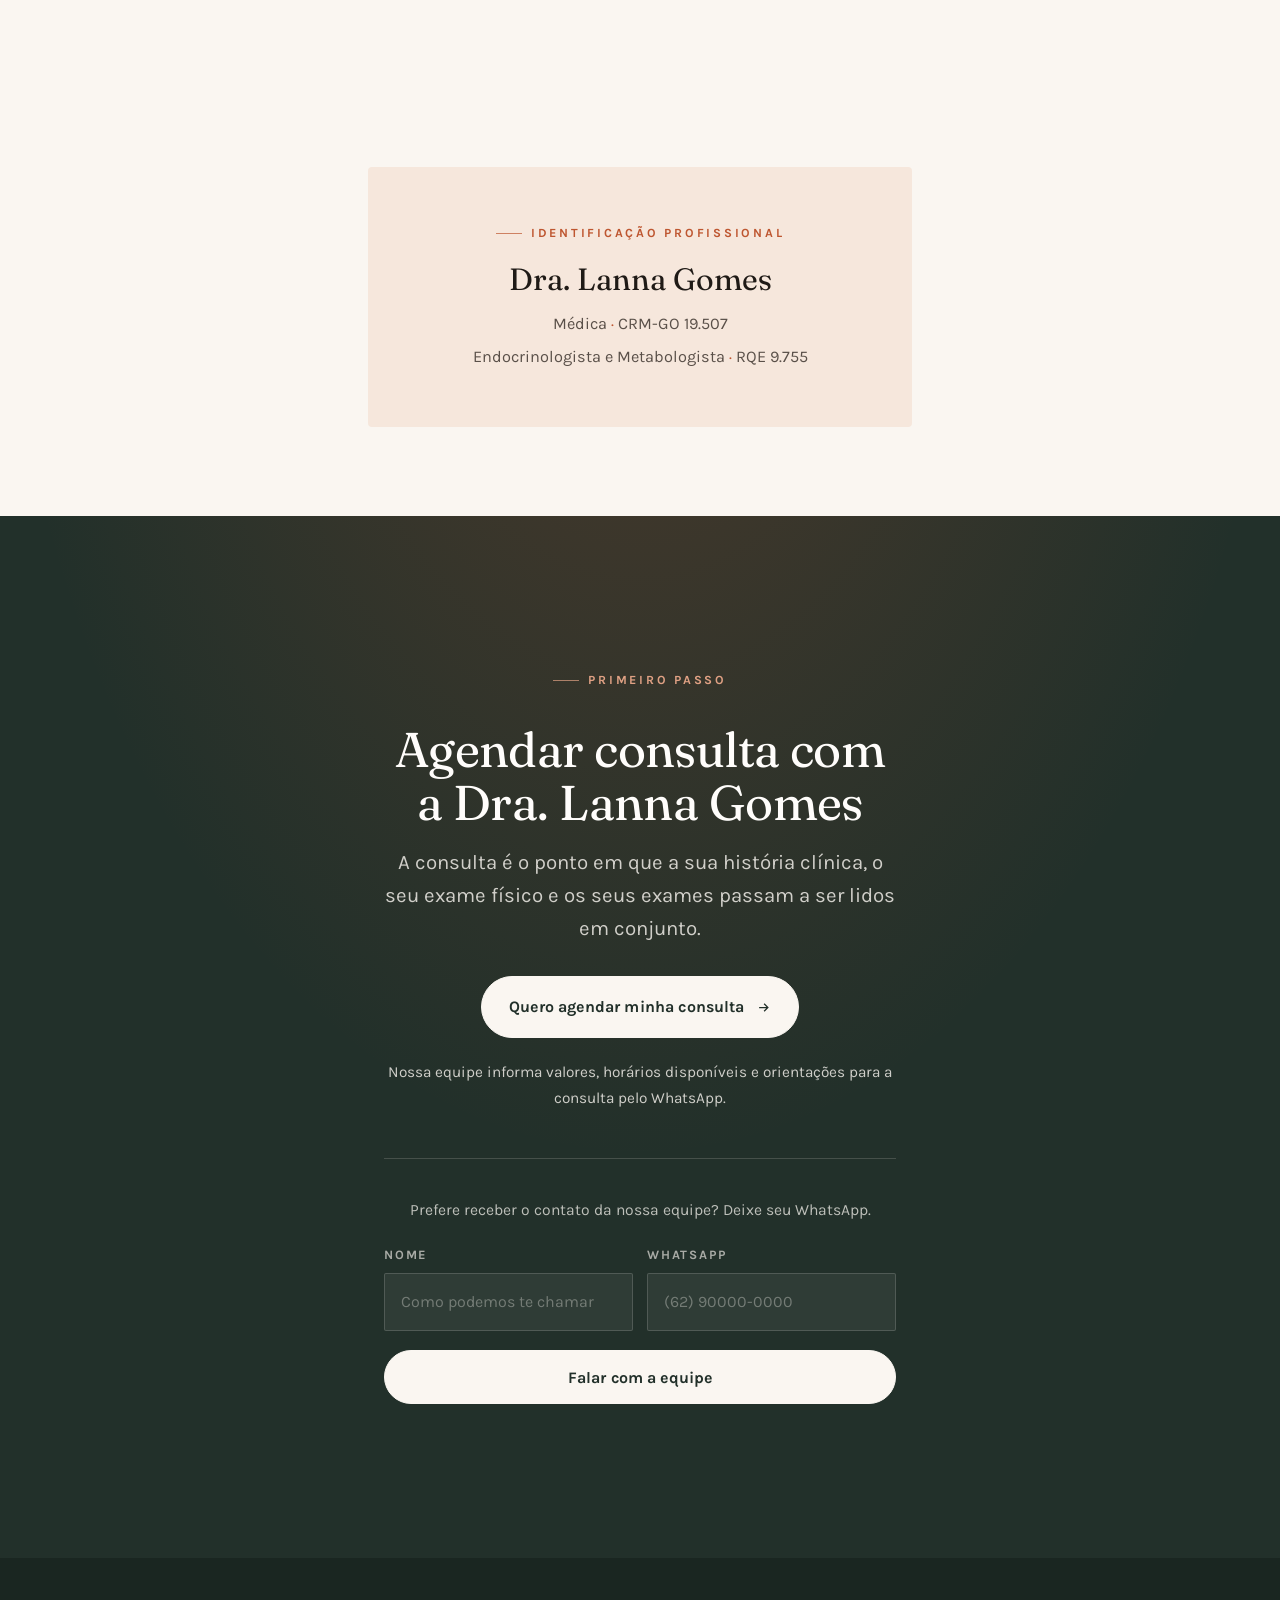
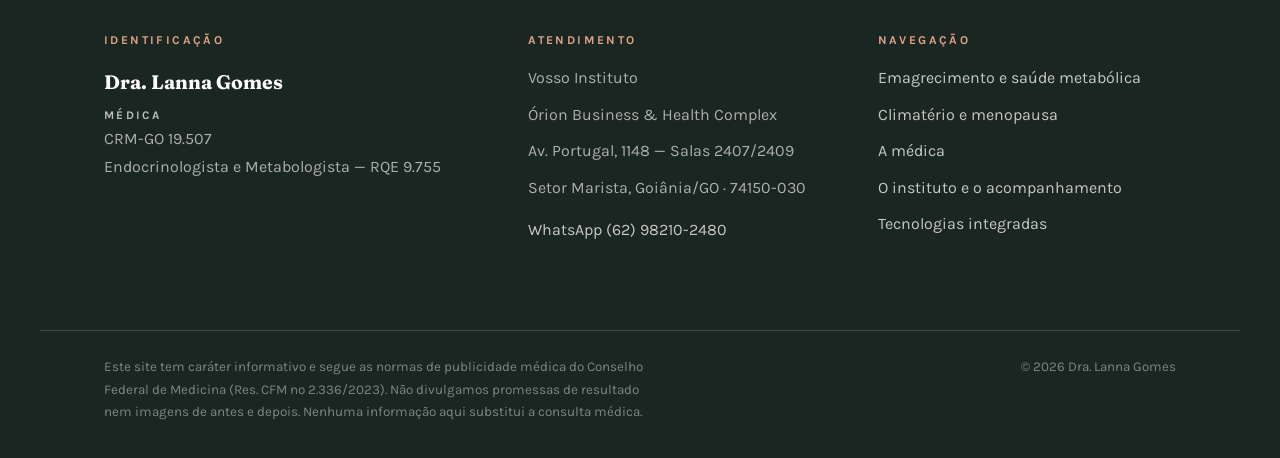
==== commit 5dfbf602: "Site v2 — 19 ajustes finais da Dra. Lanna Gomes Revisão final da médica sobre o site publicado. Estr" ====
--- a/a-medica.html
+++ b/a-medica.html
@@ -4,11 +4,12 @@
 <meta charset="utf-8">
 <meta name="viewport" content="width=device-width, initial-scale=1">
 <title>Dra. Lanna Gomes — Endocrinologista e Metabologista | CRM-GO 19.507</title>
-<meta name="description" content="Médica há 20 anos, com trajetória em Clínica Médica, Endocrinologia e Metabologia. Mestra pela UNIFESP e membro titular da SBEM. Atende no Vosso Instituto, em Goiânia.">
+<meta name="description" content="Endocrinologista e Metabologista em Goiânia, RQE 9.755. Residência em Clínica Médica e em Endocrinologia e Metabologia, mestrado pela UNIFESP e 20 anos de formação médica.">
 <link rel="preconnect" href="https://fonts.googleapis.com">
 <link rel="preconnect" href="https://fonts.gstatic.com" crossorigin>
 <link href="https://fonts.googleapis.com/css2?family=Fraunces:ital,opsz,wght@0,9..144,300..700;1,9..144,300..600&family=Karla:wght@400;500;600;700&display=swap" rel="stylesheet">
 <link rel="stylesheet" href="assets/site.css">
+<noscript><style>.leadform{display:none}</style></noscript>
 </head>
 <body>
 
@@ -16,7 +17,7 @@
   <div class="wrap topbar__in">
     <a class="brand" href="index.html">
       <span class="brand__name">Dra. Lanna Gomes</span>
-      <span class="brand__tag">Endocrinologia e Metabologia</span>
+      <span class="brand__tag">Endocrinologista e Metabologista</span>
     </a>
     <nav class="nav" aria-label="Principal">
       <div class="nav__links">
@@ -37,11 +38,11 @@
 <section class="hero">
   <div class="wrap hero__in">
     <div class="hero__text">
-      <p class="hero__kicker">Endocrinologista e Metabologista <span>·</span> CRM-GO 19.507 · RQE 9.755</p>
+      <p class="hero__kicker">Médica <span>·</span> CRM-GO 19.507 <span>·</span> Endocrinologista e Metabologista <span>·</span> RQE 9.755</p>
       <h1 class="h-xl split">Dra. Lanna Gomes</h1>
-      <p class="lede hero__sub reveal">Médica há 20 anos, com trajetória construída na Clínica Médica, Endocrinologia e Metabologia.</p>
+      <p class="lede hero__sub reveal">Com 20 anos de formação médica e uma trajetória construída sobre uma base sólida em Clínica Médica, Endocrinologia e Metabologia.</p>
       <div class="hero__actions reveal" data-d="1">
-        <a class="btn" href="https://wa.me/5562982102480?text=Ol%C3%A1%21%20Vim%20pelo%20site%20e%20gostaria%20de%20informa%C3%A7%C3%B5es%20sobre%20consulta%20com%20a%20Dra.%20Lanna." target="_blank" rel="noopener">Agendar consulta com a Dra. Lanna <svg width="15" height="15" viewBox="0 0 24 24" fill="none" stroke="currentColor" stroke-width="2"><path d="M5 12h14M13 6l6 6-6 6"/></svg></a>
+        <a class="btn" href="https://wa.me/5562982102480?text=Ol%C3%A1%21%20Vim%20pelo%20site%20e%20gostaria%20de%20informa%C3%A7%C3%B5es%20sobre%20consulta%20com%20a%20Dra.%20Lanna." target="_blank" rel="noopener">Quero agendar minha consulta <svg width="15" height="15" viewBox="0 0 24 24" fill="none" stroke="currentColor" stroke-width="2"><path d="M5 12h14M13 6l6 6-6 6"/></svg></a>
       </div>
       <p class="hero__place reveal" data-d="2"><strong>Vosso Instituto</strong> <span class="dot">·</span> Órion Business &amp; Health Complex <span class="dot">·</span> Setor Marista, Goiânia</p>
     </div>
@@ -60,8 +61,9 @@
 <div class="credbar">
   <div class="wrap">
     <ul>
-      <li><strong>CRM-GO 19.507 · RQE 9.755</strong></li>
-      <li>Endocrinologista e Metabologista</li>
+      <li><strong>Dra. Lanna Gomes</strong></li>
+      <li>Médica · CRM-GO 19.507</li>
+      <li><strong>Endocrinologista e Metabologista · RQE 9.755</strong></li>
       <li>Mestra pela UNIFESP</li>
       <li>Membro titular da SBEM</li>
       <li>20 anos de formação médica</li>
@@ -77,7 +79,7 @@
       <h2 class="h-lg split">Uma base construída em Clínica Médica, Endocrinologia e Metabologia</h2>
     </div>
     <div class="reveal stack-lg" data-d="1">
-      <p class="lede">Graduada em Medicina pela Faculdade de Medicina de Marília (FAMEMA), possui formação em Clínica Médica e em Endocrinologia e Metabologia, com título de especialista reconhecido pela Associação Médica Brasileira e pela Sociedade Brasileira de Endocrinologia e Metabologia, e mestrado em Ciências pelo programa de pós-graduação em Endocrinologia e Metabologia da UNIFESP.</p>
+      <p class="lede">Com 20 anos de formação médica, a trajetória da Dra. Lanna Gomes foi construída sobre uma base sólida em Clínica Médica, Endocrinologia e Metabologia. Após a graduação em Medicina pela Faculdade de Medicina de Marília (FAMEMA), realizou dois anos de Residência Médica em Clínica Médica e, na sequência, dois anos de Residência Médica em Endocrinologia e Metabologia. É Endocrinologista e Metabologista, com RQE 9.755, e Mestra em Ciências pelo programa de pós-graduação em Endocrinologia e Metabologia da UNIFESP.</p>
       <p>Ao longo da carreira, acumulou experiência clínica ambulatorial e hospitalar e atuou na indústria farmacêutica como gerente médica científica nas áreas de diabetes e obesidade — experiência que ampliou sua atuação em leitura crítica da evidência científica e atualização terapêutica.</p>
     </div>
   </div>
@@ -93,29 +95,43 @@
       <div class="method__item reveal">
         <span class="method__n">01</span>
         <div>
-          <h3 class="h-sm">Especialista com RQE</h3>
-          <p>Título de especialista em Endocrinologia e Metabologia reconhecido pela AMB/SBEM. RQE 9.755.</p>
+          <h3 class="h-sm">Residência Médica em Clínica Médica</h3>
+          <p>Dois anos de residência em Clínica Médica — a base clínica que antecedeu a especialização.</p>
         </div>
       </div>
       <div class="method__item reveal" data-d="1">
         <span class="method__n">02</span>
         <div>
-          <h3 class="h-sm">Mestrado pela UNIFESP</h3>
-          <p>Mestrado em Ciências pelo programa de pós-graduação em Endocrinologia e Metabologia da UNIFESP.</p>
+          <h3 class="h-sm">Residência Médica em Endocrinologia e Metabologia</h3>
+          <p>Dois anos de residência na especialidade, com título reconhecido pela AMB/SBEM. Endocrinologista e Metabologista, RQE 9.755.</p>
         </div>
       </div>
       <div class="method__item reveal" data-d="2">
         <span class="method__n">03</span>
         <div>
+          <h3 class="h-sm">Mestrado pela UNIFESP</h3>
+          <p>Mestra em Ciências pelo programa de pós-graduação em Endocrinologia e Metabologia da UNIFESP.</p>
+        </div>
+      </div>
+      <div class="method__item reveal" data-d="3">
+        <span class="method__n">04</span>
+        <div>
           <h3 class="h-sm">Membro titular da SBEM</h3>
           <p>Sociedade Brasileira de Endocrinologia e Metabologia.</p>
         </div>
       </div>
-      <div class="method__item reveal" data-d="3">
-        <span class="method__n">04</span>
+      <div class="method__item reveal" data-d="4">
+        <span class="method__n">05</span>
         <div>
           <h3 class="h-sm">Formação complementar</h3>
-          <p>Pós-graduação em Nutrologia Esportiva e formação complementar em Medicina Funcional. Membro da Sottopelle, com participação em programa de educação continuada em terapia hormonal e implantes absorvíveis.</p>
+          <p>Pós-graduação em Nutrologia Esportiva e formação complementar em Medicina Funcional.</p>
+        </div>
+      </div>
+      <div class="method__item reveal" data-d="5">
+        <span class="method__n">06</span>
+        <div>
+          <h3 class="h-sm">Membro da Sottopelle</h3>
+          <p>Participação em programa de educação continuada em terapia hormonal e implantes absorvíveis.</p>
         </div>
       </div>
     </div>
@@ -131,7 +147,18 @@
     <div class="reveal stack-lg" data-d="1">
       <p class="lede">Sua prática é direcionada à investigação e ao cuidado integrado da saúde hormonal e metabólica, com atenção especial a emagrecimento, composição corporal, climatério, menopausa e saúde da mulher.</p>
       <p>Medicina baseada em evidências, experiência clínica e individualização sustentando cada conduta — sem protocolos prontos.</p>
-      <p class="pullquote">Atende no Vosso Instituto, localizado no Órion Business &amp; Health Complex, no Setor Marista, em Goiânia.</p>
+      <p class="pullquote">Atendimento no Vosso Instituto, localizado no Órion Business &amp; Health Complex, no Setor Marista, em Goiânia.</p>
+    </div>
+  </div>
+</section>
+
+<section class="section section--tight">
+  <div class="wrap">
+    <div class="panel spot reveal idcard">
+      <p class="eyebrow eyebrow--center">Identificação profissional</p>
+      <p class="idcard__name">Dra. Lanna Gomes</p>
+      <p class="idcard__line">Médica <span class="dot">·</span> CRM-GO 19.507</p>
+      <p class="idcard__line">Endocrinologista e Metabologista <span class="dot">·</span> RQE 9.755</p>
     </div>
   </div>
 </section>
@@ -139,10 +166,25 @@
 <section class="section cta">
   <div class="wrap cta__in reveal">
     <p class="eyebrow eyebrow--center">Primeiro passo</p>
-    <h2 class="h-lg split">Agendar consulta com a Dra. Lanna</h2>
-    <p class="lede">Fale com a nossa equipe. Explicamos como funciona a consulta, os valores e a disponibilidade de agenda.</p>
-    <a class="btn btn--light" href="https://wa.me/5562982102480?text=Ol%C3%A1%21%20Vim%20pelo%20site%20e%20gostaria%20de%20informa%C3%A7%C3%B5es%20sobre%20consulta%20com%20a%20Dra.%20Lanna." target="_blank" rel="noopener">Falar com a equipe no WhatsApp <svg width="15" height="15" viewBox="0 0 24 24" fill="none" stroke="currentColor" stroke-width="2"><path d="M5 12h14M13 6l6 6-6 6"/></svg></a>
-    <p class="cta__note">Retornamos em horário comercial.</p>
+    <h2 class="h-lg split">Agendar consulta com a Dra. Lanna Gomes</h2>
+    <p class="lede">A consulta é o ponto em que a sua história clínica, o seu exame físico e os seus exames passam a ser lidos em conjunto.</p>
+    <a class="btn btn--light" href="https://wa.me/5562982102480?text=Ol%C3%A1%21%20Vim%20pelo%20site%20e%20gostaria%20de%20informa%C3%A7%C3%B5es%20sobre%20consulta%20com%20a%20Dra.%20Lanna." target="_blank" rel="noopener">Quero agendar minha consulta <svg width="15" height="15" viewBox="0 0 24 24" fill="none" stroke="currentColor" stroke-width="2"><path d="M5 12h14M13 6l6 6-6 6"/></svg></a>
+    <p class="cta__note">Nossa equipe informa valores, horários disponíveis e orientações para a consulta pelo WhatsApp.</p>
+    <form class="leadform" data-origem="a-medica" novalidate>
+      <p class="leadform__intro">Prefere receber o contato da nossa equipe? Deixe seu WhatsApp.</p>
+      <div class="leadform__row">
+        <label class="leadform__field">
+          <span>Nome</span>
+          <input type="text" name="nome" autocomplete="name" placeholder="Como podemos te chamar" required>
+        </label>
+        <label class="leadform__field">
+          <span>WhatsApp</span>
+          <input type="tel" name="whatsapp" autocomplete="tel" inputmode="tel" placeholder="(62) 90000-0000" required>
+        </label>
+      </div>
+      <button class="btn btn--light leadform__send" type="submit">Falar com a equipe</button>
+      <p class="leadform__msg" role="status" aria-live="polite" hidden></p>
+    </form>
   </div>
 </section>
 
@@ -154,7 +196,7 @@
         <b>Dra. Lanna Gomes</b>
         <span class="role">Médica</span>
         CRM-GO 19.507<br>
-        Endocrinologia e Metabologia — RQE 9.755
+        Endocrinologista e Metabologista — RQE 9.755
       </div>
     </div>
     <div>
--- a/assets/site.css
+++ b/assets/site.css
@@ -156,8 +156,11 @@
 }
 .nav a:hover::after, .nav a[aria-current="page"]::after{ right:0; }
 .nav a[aria-current="page"]{ color:var(--ink); }
-.topbar .btn{ padding:.8em 1.4em; font-size:.88rem; }
-.navtoggle{ display:none; background:none; border:0; padding:.4rem; cursor:pointer; color:var(--ink); }
+/* `.nav a` é mais específico que `.btn` e estava pintando o CTA do topo com a
+   cor de link, além de herdar o sublinhado animado das abas. */
+.topbar .btn{ padding:.8em 1.4em; font-size:.88rem; color:var(--fg); }
+.topbar .btn::after{ content:none; }
+.navtoggle{ display:none; background:none; border:0; padding:.62rem; cursor:pointer; color:var(--ink); }
 
 @media (max-width:900px){
   .nav__links{
@@ -377,7 +380,7 @@
 .cta__in{ position:relative; z-index:1; max-width:640px; margin-inline:auto; }
 .cta h2{ color:var(--paper); margin-bottom:1rem; }
 .cta p{ margin-bottom:2rem; }
-.cta__note{ font-size:.9rem; color:rgba(250,246,241,.5); margin:1.4rem 0 0; }
+.cta__note{ font-size:.96rem; color:rgba(250,246,241,.6); margin:1.4rem 0 0; }
 
 /* ------------------------------------------------------------- rodapé */
 .footer{ background:var(--forest-2); color:rgba(250,246,241,.66); font-size:1rem; }
@@ -554,7 +557,7 @@
   .hero__actions{ gap:1rem; }
   .hero__actions .btn{ width:100%; justify-content:center; }
   .hero__place{ font-size:.86rem; line-height:1.7; }
-  .credbar ul{ justify-content:flex-start; font-size:.84rem; letter-spacing:.02em; gap:.55rem 1rem; padding-block:1.3rem; }
+  .credbar ul{ justify-content:flex-start; font-size:.92rem; letter-spacing:.02em; gap:.6rem 1rem; padding-block:1.4rem; }
   .method__item{ grid-template-columns:1fr; gap:.5rem; }
   .method__n{ font-size:1.6rem; }
   .step{ grid-template-columns:1fr; gap:.35rem; }
@@ -565,3 +568,63 @@
   .wa{ width:52px; height:52px; }
   .footer__legal{ flex-direction:column; gap:.8rem; }
 }
+
+
+/* ==========================================================================
+   Identificação profissional (Res. CFM 2.336/2023, art. 4º)
+   ========================================================================== */
+.idcard{ text-align:center; max-width:34rem; margin-inline:auto; }
+.idcard__name{
+  font-family:var(--display); font-weight:400;
+  font-size:clamp(1.55rem,2.4vw,2rem); line-height:1.15;
+  color:var(--ink); margin:1rem 0 .8rem;
+}
+.idcard__line{ margin:0 0 .35rem; font-size:1.02rem; color:var(--body); }
+.idcard__line:last-child{ margin-bottom:0; }
+.idcard__line .dot{ color:var(--terra); }
+
+/* ==========================================================================
+   Formulário de contato — vive dentro do bloco escuro de CTA.
+   Sem JS ele não aparece (noscript no <head>): o botão do WhatsApp logo
+   acima continua sendo o caminho, e nunca prometemos um envio que não ocorre.
+   ========================================================================== */
+.leadform{
+  margin:clamp(30px,4vw,46px) auto 0;
+  padding-top:clamp(26px,3.4vw,38px);
+  border-top:1px solid var(--line-dark);
+  text-align:left;
+}
+.cta .leadform__intro{
+  margin:0 0 1.3rem; text-align:center;
+  font-size:.98rem; color:rgba(250,246,241,.72);
+}
+.leadform__row{ display:grid; grid-template-columns:repeat(2,1fr); gap:14px; }
+@media (max-width:560px){ .leadform__row{ grid-template-columns:1fr; } }
+.leadform__field{ display:block; }
+.leadform__field > span{
+  display:block; margin-bottom:.5rem;
+  font-size:.8rem; font-weight:700; letter-spacing:.14em; text-transform:uppercase;
+  color:rgba(250,246,241,.62);
+}
+.leadform input{
+  width:100%; font:inherit; font-size:1rem; color:var(--paper);
+  background:rgba(250,246,241,.06);
+  border:1px solid var(--line-dark); border-radius:var(--radius);
+  padding:.9rem 1rem;
+  transition:border-color .3s var(--ease), background .3s var(--ease);
+}
+.leadform input::placeholder{ color:rgba(250,246,241,.34); }
+.leadform input:focus{
+  outline:none; border-color:var(--terra-l); background:rgba(250,246,241,.1);
+}
+.leadform input[aria-invalid="true"]{ border-color:var(--terra-l); }
+.leadform__send{ margin-top:1.2rem; width:100%; justify-content:center; }
+.leadform__send[disabled]{ opacity:.6; cursor:progress; }
+.cta .leadform__msg{
+  margin:1.1rem 0 0; text-align:center;
+  font-size:1rem; color:var(--terra-l);
+}
+.leadform.is-sent .leadform__intro,
+.leadform.is-sent .leadform__row,
+.leadform.is-sent .leadform__send{ display:none; }
+.cta .leadform.is-sent .leadform__msg{ color:rgba(250,246,241,.88); font-size:1.06rem; margin-top:0; }
